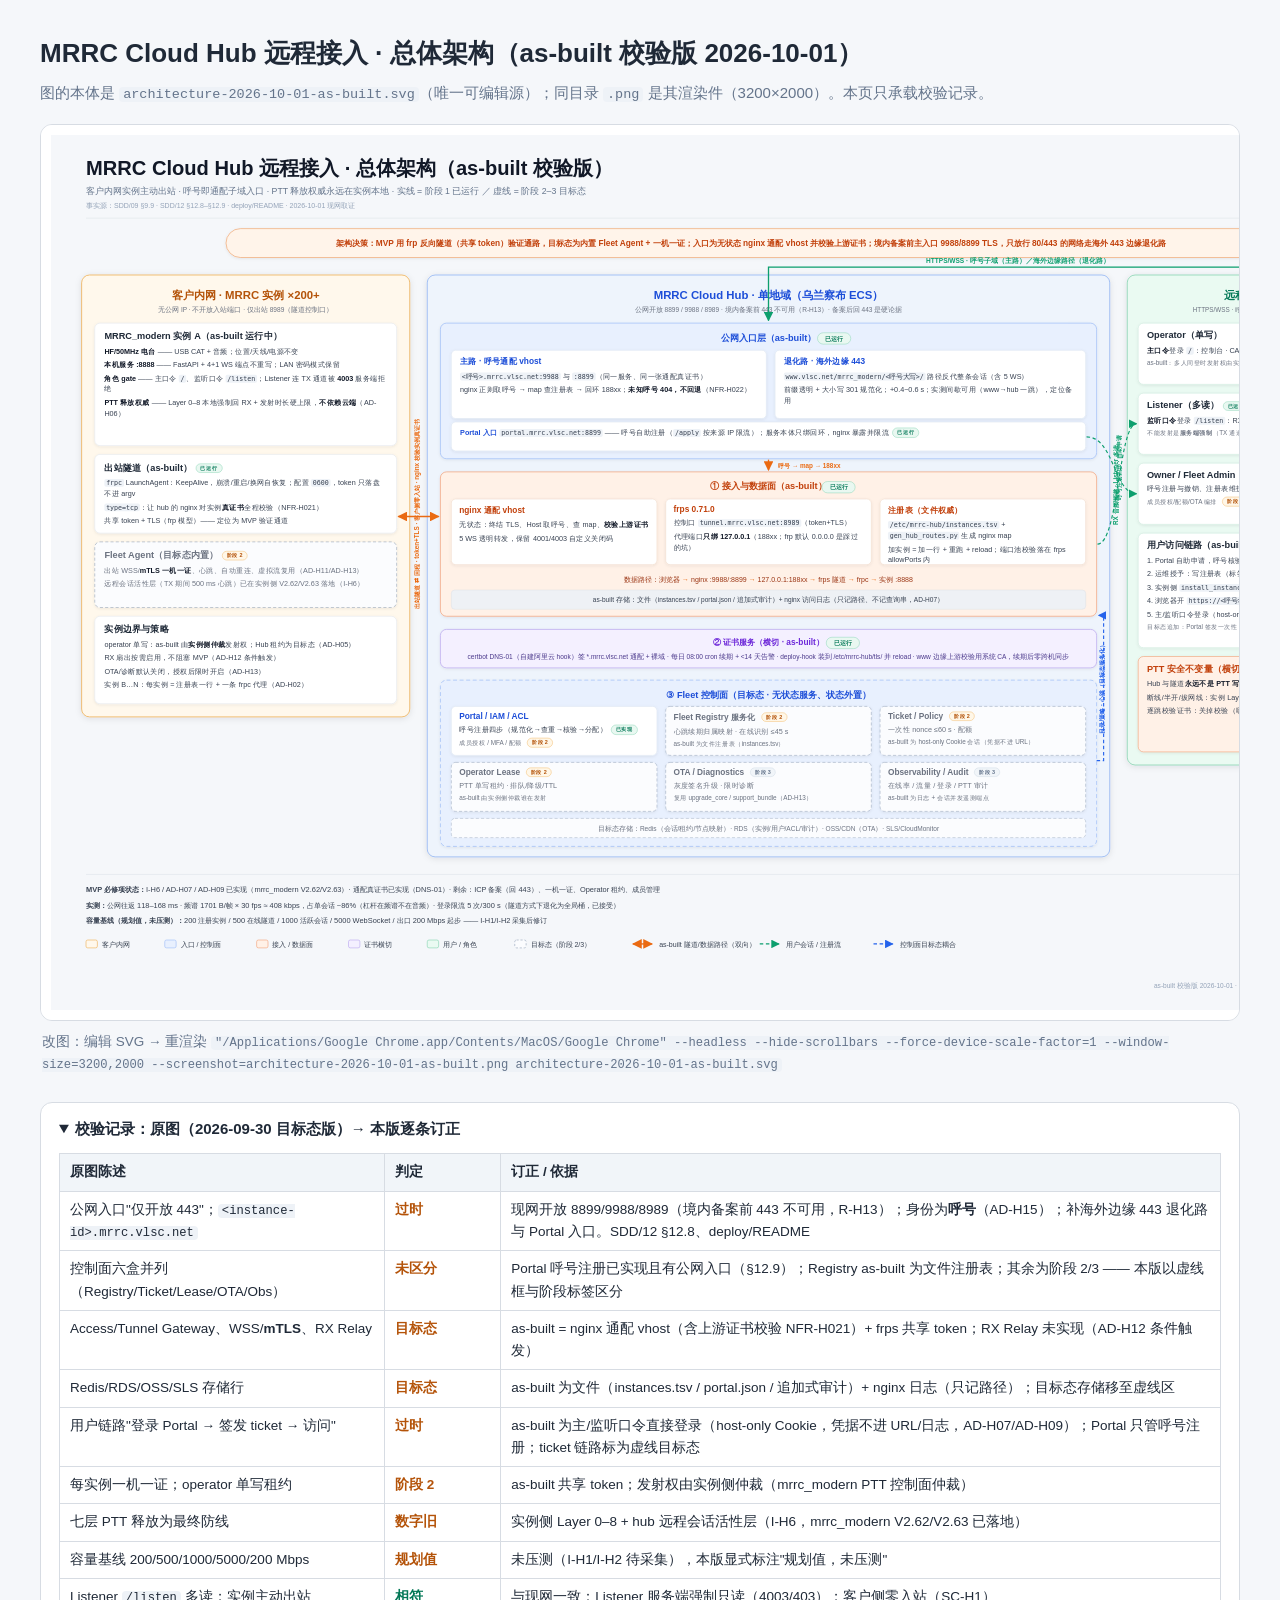
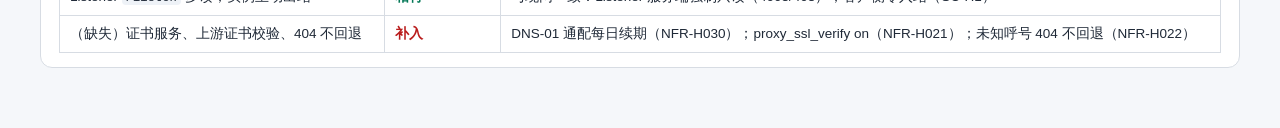
==== docs/architecture-2026-10-01-as-built.html @ e921be7e "docs(site): 接入全站导航 + as-built 架构图（并发会话的工作，代为提交保存） website/ 五页热链 www 的 canonical global-nav.js（PATHS " ====
<!doctype html>
<html lang="zh-CN">
<head>
<meta charset="utf-8">
<meta name="viewport" content="width=device-width, initial-scale=1.0">
<title>总体架构图 · as-built 校验版 2026-10-01 · 校验记录</title>
<style>
  body{margin:0;background:#f5f7fa;color:#1f2937;
    font:15px/1.65 -apple-system,BlinkMacSystemFont,"Segoe UI","PingFang SC","Hiragino Sans GB","Microsoft YaHei",sans-serif;}
  .page{max-width:1200px;margin:0 auto;padding:32px 24px 60px;}
  h1{font-size:26px;margin:0 0 6px}
  .sub{color:#64748b;margin:0 0 18px}
  .fig{background:#fff;border:1px solid #d7dce3;border-radius:12px;padding:10px;overflow-x:auto}
  .fig img{display:block;width:100%;min-width:1400px;height:auto}
  .meta{color:#64748b;font-size:13.5px;margin:10px 2px 26px}
  code{font-family:"JetBrains Mono","SF Mono",Menlo,monospace;font-size:.9em;background:#eef2f7;padding:0 4px;border-radius:4px}
  details{background:#fff;border:1px solid #d7dce3;border-radius:12px;padding:14px 18px}
  summary{cursor:pointer;font-weight:700}
  table{border-collapse:collapse;width:100%;margin-top:12px;font-size:13.5px}
  td,th{border:1px solid #d7dce3;padding:7px 10px;text-align:left;vertical-align:top}
  th{background:#f1f5f9}
  .ok{color:#047857;font-weight:700}
  .old{color:#b45309;font-weight:700}
  .miss{color:#b91c1c;font-weight:700}
</style>
</head>
<body>
<div class="page">
  <h1>MRRC Cloud Hub 远程接入 · 总体架构（as-built 校验版 2026-10-01）</h1>
  <p class="sub">图的本体是 <code>architecture-2026-10-01-as-built.svg</code>（唯一可编辑源）；同目录
    <code>.png</code> 是其渲染件（3200×2000）。本页只承载校验记录。</p>
  <div class="fig"><img src="architecture-2026-10-01-as-built.svg" alt="MRRC Cloud Hub 总体架构 as-built 校验版"></div>
  <p class="meta">改图：编辑 SVG → 重渲染
    <code>"/Applications/Google Chrome.app/Contents/MacOS/Google Chrome" --headless --hide-scrollbars
    --force-device-scale-factor=1 --window-size=3200,2000 --screenshot=architecture-2026-10-01-as-built.png
    architecture-2026-10-01-as-built.svg</code></p>

  <details open>
    <summary>校验记录：原图（2026-09-30 目标态版）→ 本版逐条订正</summary>
    <table>
      <tr><th style="width:28%">原图陈述</th><th style="width:10%">判定</th><th>订正 / 依据</th></tr>
      <tr><td>公网入口"仅开放 443"；<code>&lt;instance-id&gt;.mrrc.vlsc.net</code></td><td class="old">过时</td>
        <td>现网开放 8899/9988/8989（境内备案前 443 不可用，R-H13）；身份为<b>呼号</b>（AD-H15）；补海外边缘 443 退化路与 Portal 入口。SDD/12 §12.8、deploy/README</td></tr>
      <tr><td>控制面六盒并列（Registry/Ticket/Lease/OTA/Obs）</td><td class="old">未区分</td>
        <td>Portal 呼号注册已实现且有公网入口（§12.9）；Registry as-built 为文件注册表；其余为阶段 2/3 —— 本版以虚线框与阶段标签区分</td></tr>
      <tr><td>Access/Tunnel Gateway、WSS/<b>mTLS</b>、RX Relay</td><td class="old">目标态</td>
        <td>as-built = nginx 通配 vhost（含上游证书校验 NFR-H021）+ frps 共享 token；RX Relay 未实现（AD-H12 条件触发）</td></tr>
      <tr><td>Redis/RDS/OSS/SLS 存储行</td><td class="old">目标态</td>
        <td>as-built 为文件（instances.tsv / portal.json / 追加式审计）+ nginx 日志（只记路径）；目标态存储移至虚线区</td></tr>
      <tr><td>用户链路"登录 Portal → 签发 ticket → 访问"</td><td class="old">过时</td>
        <td>as-built 为主/监听口令直接登录（host-only Cookie，凭据不进 URL/日志，AD-H07/AD-H09）；Portal 只管呼号注册；ticket 链路标为虚线目标态</td></tr>
      <tr><td>每实例一机一证；operator 单写租约</td><td class="old">阶段 2</td>
        <td>as-built 共享 token；发射权由实例侧仲裁（mrrc_modern PTT 控制面仲裁）</td></tr>
      <tr><td>七层 PTT 释放为最终防线</td><td class="old">数字旧</td>
        <td>实例侧 Layer 0–8 + hub 远程会话活性层（I-H6，mrrc_modern V2.62/V2.63 已落地）</td></tr>
      <tr><td>容量基线 200/500/1000/5000/200 Mbps</td><td class="old">规划值</td>
        <td>未压测（I-H1/I-H2 待采集），本版显式标注"规划值，未压测"</td></tr>
      <tr><td>Listener <code>/listen</code> 多读；实例主动出站</td><td class="ok">相符</td>
        <td>与现网一致：Listener 服务端强制只读（4003/403）；客户侧零入站（SC-H1）</td></tr>
      <tr><td>（缺失）证书服务、上游证书校验、404 不回退</td><td class="miss">补入</td>
        <td>DNS-01 通配每日续期（NFR-H030）；proxy_ssl_verify on（NFR-H021）；未知呼号 404 不回退（NFR-H022）</td></tr>
    </table>
  </details>
</div>
</body>
</html>
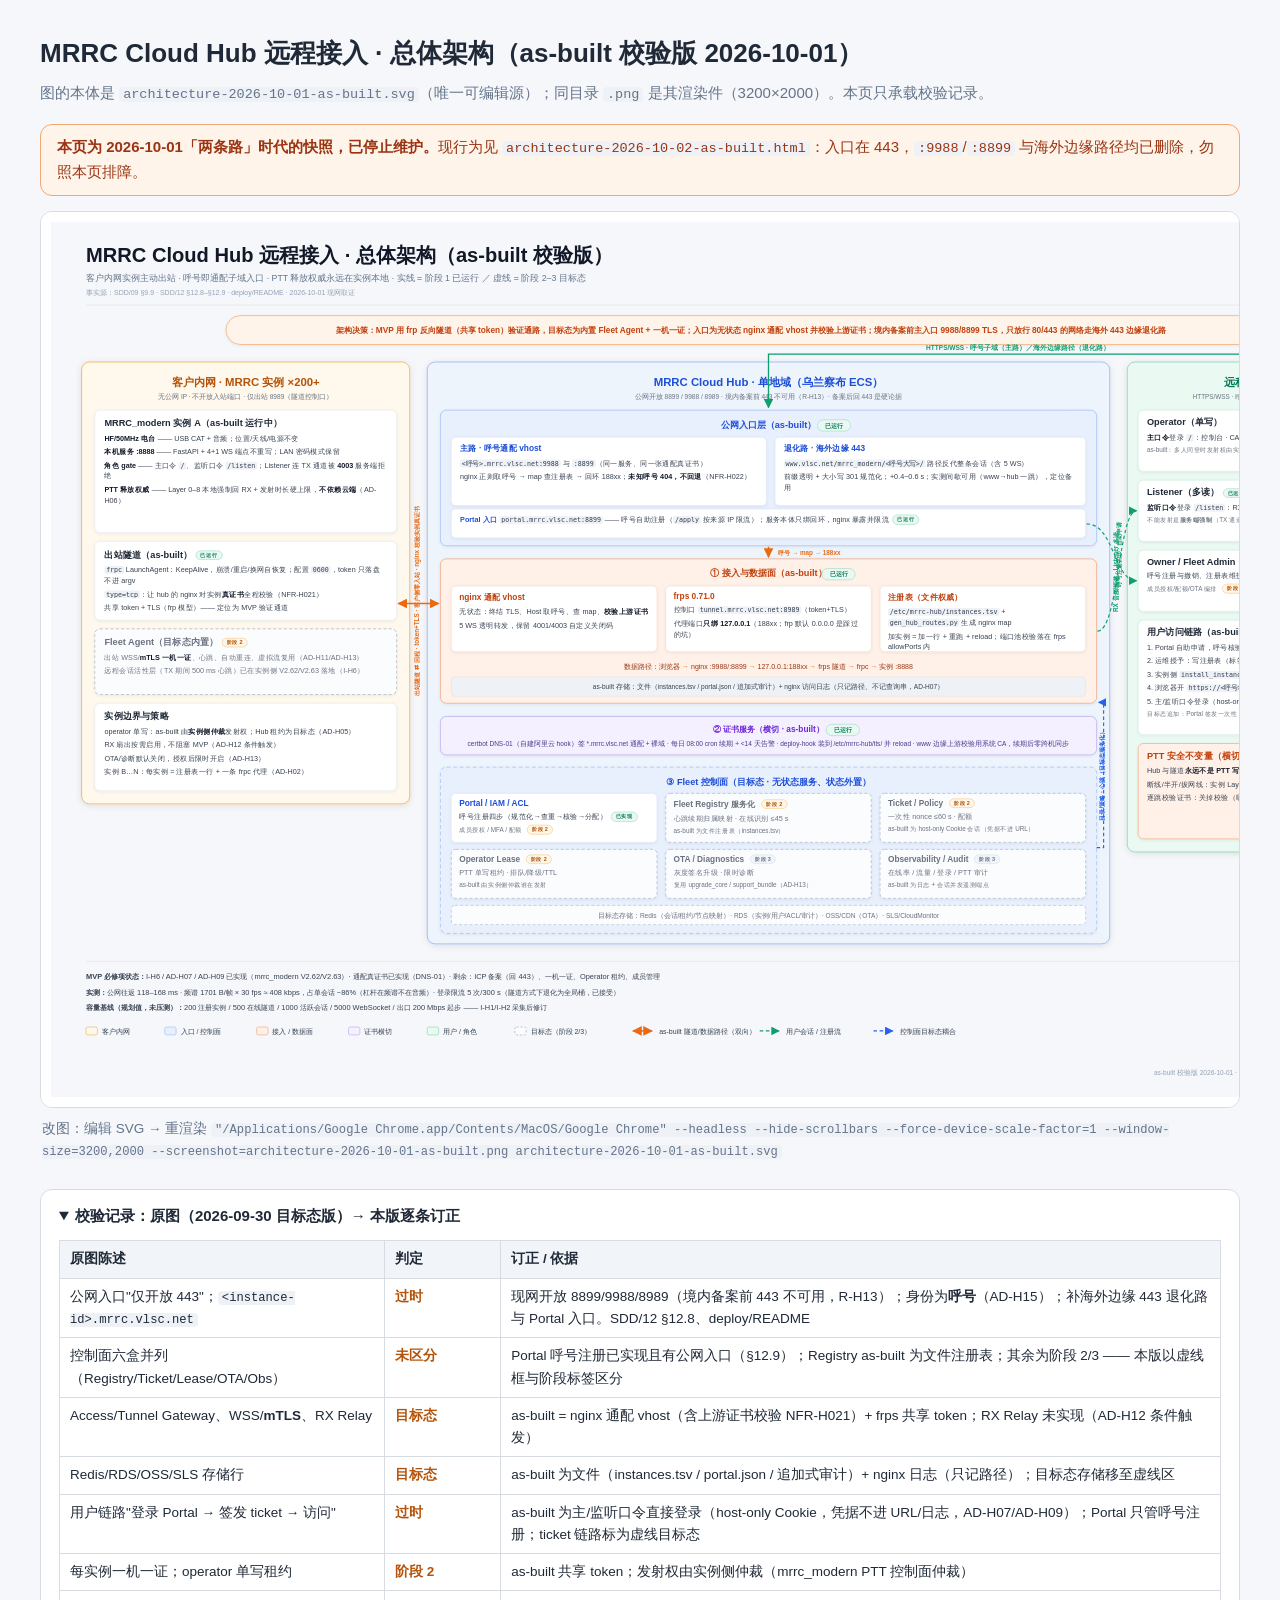
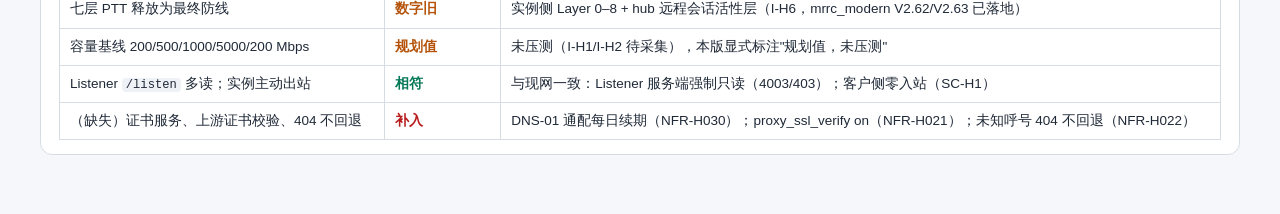
==== commit 6c68b31a: "docs: the design record's figures catch up with the merged host (V0.22) V0.21 merged the portal, the" ====
--- a/docs/architecture-2026-10-01-as-built.html
+++ b/docs/architecture-2026-10-01-as-built.html
@@ -29,6 +29,10 @@
   <h1>MRRC Cloud Hub 远程接入 · 总体架构（as-built 校验版 2026-10-01）</h1>
   <p class="sub">图的本体是 <code>architecture-2026-10-01-as-built.svg</code>（唯一可编辑源）；同目录
     <code>.png</code> 是其渲染件（3200×2000）。本页只承载校验记录。</p>
+  <p style="background:#fff4ea;border:1px solid #f0a875;border-radius:12px;padding:10px 16px;color:#9a3412">
+    <b>本页为 2026-10-01「两条路」时代的快照，已停止维护。</b>现行为见
+    <code>architecture-2026-10-02-as-built.html</code>：入口在 443，<code>:9988</code>/<code>:8899</code>
+    与海外边缘路径均已删除，勿照本页排障。</p>
   <div class="fig"><img src="architecture-2026-10-01-as-built.svg" alt="MRRC Cloud Hub 总体架构 as-built 校验版"></div>
   <p class="meta">改图：编辑 SVG → 重渲染
     <code>"/Applications/Google Chrome.app/Contents/MacOS/Google Chrome" --headless --hide-scrollbars
